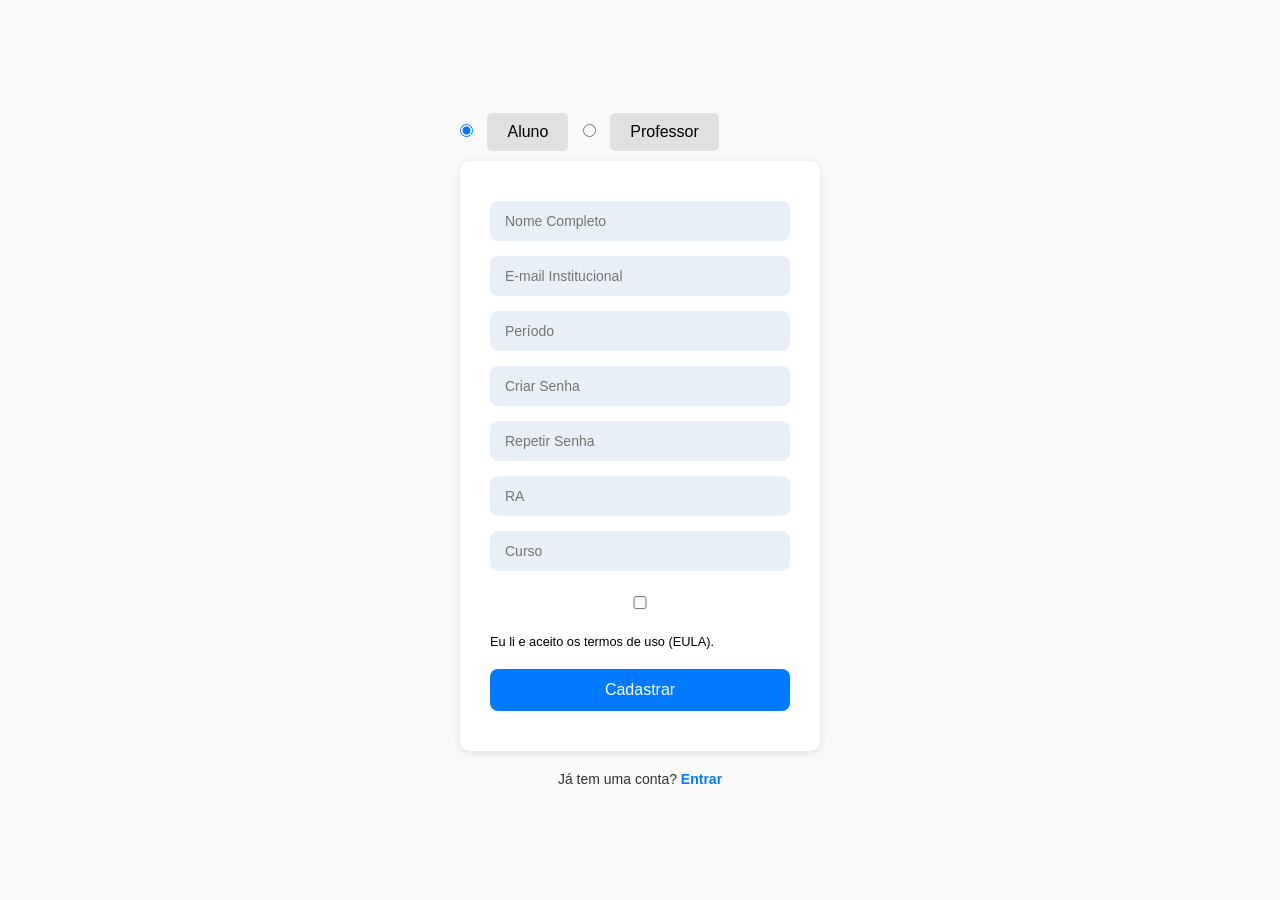
==== projeto-nostromo_alpha_v0/cadastro.html @ 1868279b "Commit inicial do projeto Nostromo" ====
<!DOCTYPE html>
<html lang="pt-BR">
<head>
    <meta charset="UTF-8">
    <meta name="viewport" content="width=device-width, initial-scale=1.0">
    <title>Cadastro</title>
    <link rel="stylesheet" href="style_cadastro.css">
    <style>
        /* Esconde o formulário de professor por padrão */
        #form-professor {
            display: none;
        }
        /* Estilos para a mensagem de feedback */
        #register-message {
            text-align: center;
            font-size: 0.9em;
            margin-top: 10px;
        }
        .success {
            color: green;
        }
        .error {
            color: red;
        }
        .eula-box {
            font-size: 0.8em;
            margin: 10px 0;
        }
        /* Campos "falsos" escondidos (ajudam a evitar autofill) */
        .hidden-autofill {
            position: absolute;
            left: -9999px;
            top: -9999px;
            width: 1px;
            height: 1px;
            overflow: hidden;
            opacity: 0;
            pointer-events: none;
        }
    </style>
</head>
<body>
<div class="wrapper">
    <!-- Radios e labels -->
    <input type="radio" id="radio-aluno" name="tipo" value="aluno" checked>
    <label class="radio-label" for="radio-aluno">Aluno</label>

    <input type="radio" id="radio-professor" name="tipo" value="professor">
    <label class="radio-label" for="radio-professor">Professor</label>

    <!-- Parágrafo para exibir mensagens de sucesso ou erro -->
    <p id="register-message"></p>

    <div class="form-container">
        <!-- Formulário de Aluno -->
        <form id="form-aluno" class="form" autocomplete="off" novalidate>
            <!-- Campos falsos para reduzir autofill -->
            <input class="hidden-autofill" type="text" name="fake-username-aluno" id="fake-username-aluno" autocomplete="username" tabindex="-1" aria-hidden="true">
            <input class="hidden-autofill" type="password" name="fake-password-aluno" id="fake-password-aluno" autocomplete="current-password" tabindex="-1" aria-hidden="true">

            <input type="text" id="reg-aluno-name" name="name" placeholder="Nome Completo" required autocomplete="off">
            <input type="email" id="reg-aluno-email" name="email" placeholder="E-mail Institucional" required autocomplete="off">
            <input type="text" id="reg-aluno-periodo" name="period" placeholder="Período" required autocomplete="off">
            <input type="password" id="reg-aluno-pass1" name="password" placeholder="Criar Senha" required autocomplete="new-password">
            <input type="password" id="reg-aluno-pass2" name="password_confirm" placeholder="Repetir Senha" required autocomplete="new-password">
            <input type="text" id="reg-aluno-ra" name="ra" placeholder="RA" required autocomplete="off">
            <input type="text" id="reg-aluno-curso" name="course" placeholder="Curso" required autocomplete="off">
            <div class="eula-box">
                <input type="checkbox" id="reg-aluno-eula" name="agreed_eula" required>
                <label for="reg-aluno-eula">Eu li e aceito os termos de uso (EULA).</label>
            </div>
            <button type="submit" class="btn">Cadastrar</button>
        </form>
        
        <!-- Formulário de Professor -->
        <form id="form-professor" class="form" autocomplete="off" novalidate>
            <!-- Campos falsos para reduzir autofill -->
            <input class="hidden-autofill" type="text" name="fake-username-prof" id="fake-username-prof" autocomplete="username" tabindex="-1" aria-hidden="true">
            <input class="hidden-autofill" type="password" name="fake-password-prof" id="fake-password-prof" autocomplete="current-password" tabindex="-1" aria-hidden="true">

            <input type="text" id="reg-prof-name" name="name" placeholder="Nome Completo" required autocomplete="off">
            <input type="email" id="reg-prof-email" name="email" placeholder="E-mail Institucional" required autocomplete="off">
            <input type="password" id="reg-prof-pass1" name="password" placeholder="Criar Senha" required autocomplete="new-password">
            <input type="password" id="reg-prof-pass2" name="password_confirm" placeholder="Repetir Senha" required autocomplete="new-password">
            <input type="text" id="reg-prof-reg" name="registration_number" placeholder="Cadastro" required autocomplete="off">
            <div class="eula-box">
                <input type="checkbox" id="reg-prof-eula" name="agreed_eula" required>
                <label for="reg-prof-eula">Eu li e aceito os termos de uso (EULA).</label>
            </div>
            <button type="submit" class="btn">Cadastrar</button>
        </form>
    </div>
    
    <div class="login-link">
        <a href="index.html">Já tem uma conta? <span>Entrar</span></a>
    </div>
</div>

<script>
/*
  Script anti-autofill:
  - Limpa valores já preenchidos automaticamente
  - Temporariamente define autocomplete para um valor aleatório (reduce autofill attempts)
  - Reverte para os atributos desejados após um pequeno delay
  Funciona para ambos formulários (aluno e professor) e lida com bfcache (pageshow).
*/
(function() {
    function preventAutofillForForm(formId, emailInputId, passInputIds) {
        try {
            const form = document.getElementById(formId);
            if (!form) return;

            // Campos de email e passwords reais
            const emailEl = document.getElementById(emailInputId);
            const passEls = passInputIds.map(id => document.getElementById(id)).filter(Boolean);

            // Limpar valores já preenchidos
            if (emailEl) emailEl.value = '';
            passEls.forEach(el => el.value = '');

            // Temporariamente "quebrar" o autocomplete para este formulário
            if (emailEl) emailEl.setAttribute('autocomplete', 'nope-' + Math.random().toString(36).slice(2));
            passEls.forEach(el => el.setAttribute('autocomplete', 'nope-' + Math.random().toString(36).slice(2)));

            // Reverter depois de um pequeno delay para os valores desejados
            setTimeout(() => {
                if (emailEl) emailEl.setAttribute('autocomplete', 'off');
                passEls.forEach(el => el.setAttribute('autocomplete', 'new-password'));
            }, 250);
        } catch (e) {
            console.warn('preventAutofillForForm error:', e);
        }
    }

    function preventAutofill() {
        // Aluno: email id = reg-aluno-email, senha ids = reg-aluno-pass1, reg-aluno-pass2
        preventAutofillForForm('form-aluno', 'reg-aluno-email', ['reg-aluno-pass1', 'reg-aluno-pass2']);

        // Professor: email id = reg-prof-email, senha ids = reg-prof-pass1, reg-prof-pass2
        preventAutofillForForm('form-professor', 'reg-prof-email', ['reg-prof-pass1', 'reg-prof-pass2']);
    }

    window.addEventListener('DOMContentLoaded', preventAutofill);
    window.addEventListener('pageshow', preventAutofill);
})();
</script>

<script src="cadastro.js" defer></script>
</body>
</html>
---- projeto-nostromo_alpha_v0/style_cadastro.css ----
/* Reset básico */
* {
  margin: 0;
  padding: 0;
  box-sizing: border-box;
  font-family: sans-serif;
}

/* Fundo e centralização */
body {
  background-color: #f9f9f9;
  display: flex;
  justify-content: center;
  align-items: center;
  height: 100vh;
}
/* Botões de escolha */
  .radio-label {
    display: inline-block;
    padding: 10px 20px;
    background-color: #e0e0e0;
    border-radius: 5px;
    margin: 0 10px;
    cursor: pointer;
    font-weight: 500;
    transition: background-color 0.3s;
    justify-content: center;
  }
  /* Quando o radio correspondente estiver selecionado */
  input[type="radio"]:checked {
    background-color: #6a4cff;
    color: white;
  }
   .form {
    display: none; /* escondido por padrão */
  }
   /* Mostra o formulário do aluno quando #radio-aluno está marcado */
  #radio-aluno:checked ~ .form-container #form-aluno {
    display: block;
  }
  /* Mostra o formulário do professor quando #radio-professor está marcado */
  #radio-professor:checked ~ .form-container #form-professor {
    display: block;
  }
   label {
    display: block;
    margin-top: 10px;
    font-weight: 500;
  }
.form-container {
  background-color: white;
  padding: 40px 30px;
  width: 100%;
  max-width: 360px;
  border-radius: 10px;
  box-shadow: 0 2px 8px rgba(0, 0, 0, 0.1);
  position: relative;
}
  /* Mostra o formulário do aluno quando #radio-aluno está marcado */
  #radio-aluno:checked ~ .form-container #form-aluno {
    display: block;
  }
  /* Mostra o formulário do professor quando #radio-professor está marcado */
  #radio-professor:checked ~ .form-container #form-professor {
    display: block;
  }
  
  label {
    display: block;
    margin-top: 10px;
    font-weight: 500;
  }
/* Setinha para voltar */
.back-arrow {
  position: absolute;
  top: 15px;
  left: 15px;
  text-decoration: none;
  font-size: 20px;
  color: #333;
}

/* Título */
.title {
  text-align: center;
  margin-bottom: 30px;
  font-size: 22px;
  font-weight: bold;
  color: #000;
}

/* Formulário */
.form input {
  width: 100%;
  padding: 12px 15px;
  margin-bottom: 15px;
  border: none;
  border-radius: 8px;
  background-color: #e9eff7;
  font-size: 14px;
}
/* Agrupa os radios e labels em linha, acima do form */
radio-group { 
  display: flex;
  justify-content: center;
  gap: 15px;
  margin-bottom: 20px;
}
.btn {
  width: 100%;
  background-color: #007bff;
  color: white;
  border: none;
  border-radius: 8px;
  padding: 12px;
  font-size: 16px;
  cursor: pointer;
  margin-top: 10px;
  transition: background-color 0.3s;
}

.btn:hover {
  background-color: #0056cc;
}

/* Link de login */
.login-link {
  text-align: center;
  margin-top: 20px;
  font-size: 14px;
}

.login-link a {
  color: #333;
  text-decoration: none;
}

.login-link span {
  color: #007bff;
  font-weight: bold;
}
/*dark mode&*/
@media (prefers-color-scheme: dark) {
/* ============================= */
/* Reset básico e configurações  */
/* ============================= */
* {
  margin: 0;
  padding: 0;
  box-sizing: border-box;
  font-family: sans-serif;
}

/* Fundo e centralização */
body {
  background-color: #1c1231; /* fundo escuro roxo */
  display: flex;
  justify-content: center;
  align-items: center;
  height: 100vh;
  color: #e0e0e0;
}

/* ============================= */
/* Botões de escolha (Aluno/Professor) */
/* ============================= */
.radio-label {
  display: inline-block;
  padding: 10px 20px;
  background-color: #2a1f3d; /* roxo médio */
  border-radius: 5px;
  margin: 0 10px;
  cursor: pointer;
  font-weight: 500;
  color: #e0e0e0;
  transition: all 0.3s;
  justify-content: center;
}

.radio-label:hover {
  background-color: #3a2a55;
}

/* Quando o radio correspondente estiver selecionado */
input[type="radio"]:checked + .radio-label {
  background-color: #4c3780; /* destaque roxo */
  color: #fff;
}

/* ============================= */
/* Containers de formulário */
/* ============================= */
.form {
  display: none; /* escondido por padrão */
}

/* Exibe o formulário correspondente */
#radio-aluno:checked ~ .form-container #form-aluno,
#radio-professor:checked ~ .form-container #form-professor {
  display: block;
}

/* Container principal */
.form-container {
  background-color: #2a1f3d; /* fundo do card */
  padding: 40px 30px;
  width: 100%;
  max-width: 360px;
  border-radius: 10px;
  box-shadow: 0 0 15px rgba(0, 0, 0, 0.4);
  position: relative;
}

/* ============================= */
/* Setinha para voltar */
/* ============================= */
.back-arrow {
  position: absolute;
  top: 15px;
  left: 15px;
  text-decoration: none;
  font-size: 20px;
  color: #ccc;
  transition: color 0.3s;
}

.back-arrow:hover {
  color: #fff;
}

/* ============================= */
/* Título */
/* ============================= */
.title {
  text-align: center;
  margin-bottom: 30px;
  font-size: 22px;
  font-weight: bold;
  color: #fff;
}

/* ============================= */
/* Campos do formulário */
/* ============================= */
.form input {
  width: 100%;
  padding: 12px 15px;
  margin-bottom: 15px;
  border: none;
  border-radius: 8px;
  background-color: #3b2a57; /* campos escuros */
  color: #fff;
  font-size: 14px;
}

.form input::placeholder {
  color: #bdbdbd;
}

/* ============================= */
/* Botão de cadastro */
/* ============================= */
.btn {
  width: 100%;
  background-color: #007bff;
  color: white;
  border: none;
  border-radius: 8px;
  padding: 12px;
  font-size: 16px;
  cursor: pointer;
  margin-top: 10px;
  transition: background-color 0.3s, transform 0.2s;
}

.btn:hover {
  background-color: #3399ff;
  transform: scale(1.03);
}

/* ============================= */
/* Link de login */
/* ============================= */
.login-link {
  text-align: center;
  margin-top: 20px;
  font-size: 14px;
  color: #ccc;
}

.login-link a {
  color: #ccc;
  text-decoration: none;
}

.login-link span {
  color: #3399ff;
  font-weight: bold;
}

.login-link a:hover span {
  text-decoration: underline;
}

/* ============================= */
/* Grupo de radios */
/* ============================= */
radio-group {
  display: flex;
  justify-content: center;
  gap: 15px;
  margin-bottom: 20px;
}
}
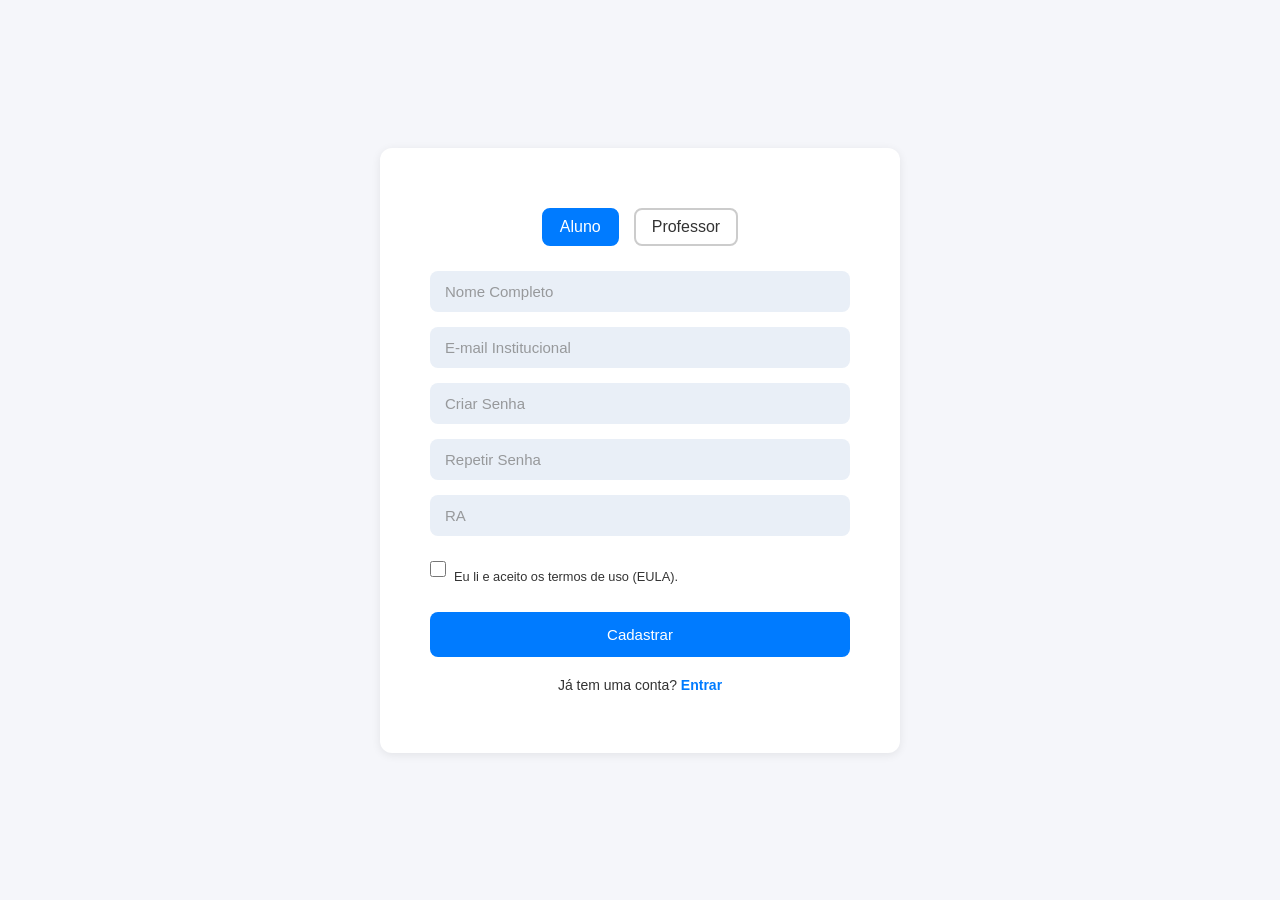
==== commit c164ee5f: "resolução de pendecias de front-end resolução em todas as páginas para responsividade em desktop e m" ====
--- a/projeto-nostromo_alpha_v0/cadastro.html
+++ b/projeto-nostromo_alpha_v0/cadastro.html
@@ -1,4 +1,4 @@
-<!DOCTYPE html>
+ <!DOCTYPE html>
 <html lang="pt-BR">
 <head>
     <meta charset="UTF-8">
@@ -41,12 +41,15 @@
 </head>
 <body>
 <div class="wrapper">
-    <!-- Radios e labels -->
-    <input type="radio" id="radio-aluno" name="tipo" value="aluno" checked>
-    <label class="radio-label" for="radio-aluno">Aluno</label>
+    <div class="form-container">
+    <div class="radio-group">
+        <input type="radio" id="radio-aluno" name="tipo" value="aluno" checked>
+        <label class="radio-label" for="radio-aluno">Aluno</label>
 
-    <input type="radio" id="radio-professor" name="tipo" value="professor">
-    <label class="radio-label" for="radio-professor">Professor</label>
+        <input type="radio" id="radio-professor" name="tipo" value="professor">
+        <label class="radio-label" for="radio-professor">Professor</label>
+    </div>
+
 
     <!-- Parágrafo para exibir mensagens de sucesso ou erro -->
     <p id="register-message"></p>
@@ -59,12 +62,10 @@
             <input class="hidden-autofill" type="password" name="fake-password-aluno" id="fake-password-aluno" autocomplete="current-password" tabindex="-1" aria-hidden="true">
 
             <input type="text" id="reg-aluno-name" name="name" placeholder="Nome Completo" required autocomplete="off">
-            <input type="email" id="reg-aluno-email" name="email" placeholder="E-mail Institucional" required autocomplete="off">
-            <input type="text" id="reg-aluno-periodo" name="period" placeholder="Período" required autocomplete="off">
+            <input type="email" id="reg-aluno-email" name="email" placeholder="E-mail Institucional" required autocomplete="off"> 
             <input type="password" id="reg-aluno-pass1" name="password" placeholder="Criar Senha" required autocomplete="new-password">
             <input type="password" id="reg-aluno-pass2" name="password_confirm" placeholder="Repetir Senha" required autocomplete="new-password">
             <input type="text" id="reg-aluno-ra" name="ra" placeholder="RA" required autocomplete="off">
-            <input type="text" id="reg-aluno-curso" name="course" placeholder="Curso" required autocomplete="off">
             <div class="eula-box">
                 <input type="checkbox" id="reg-aluno-eula" name="agreed_eula" required>
                 <label for="reg-aluno-eula">Eu li e aceito os termos de uso (EULA).</label>
--- a/projeto-nostromo_alpha_v0/style_cadastro.css
+++ b/projeto-nostromo_alpha_v0/style_cadastro.css
@@ -1,269 +1,104 @@
-/* Reset básico */
+/* ============================= */
+/* RESET BÁSICO */
+/* ============================= */
 * {
   margin: 0;
   padding: 0;
   box-sizing: border-box;
-  font-family: sans-serif;
-}
-
-/* Fundo e centralização */
+  font-family: "Segoe UI", sans-serif;
+}
+
+/* ============================= */
+/* ESTILOS GERAIS (COMUNS AOS DOIS TEMAS) */
+/* ============================= */
 body {
-  background-color: #f9f9f9;
   display: flex;
   justify-content: center;
   align-items: center;
-  height: 100vh;
-}
-/* Botões de escolha */
-  .radio-label {
-    display: inline-block;
-    padding: 10px 20px;
-    background-color: #e0e0e0;
-    border-radius: 5px;
-    margin: 0 10px;
-    cursor: pointer;
-    font-weight: 500;
-    transition: background-color 0.3s;
-    justify-content: center;
-  }
-  /* Quando o radio correspondente estiver selecionado */
-  input[type="radio"]:checked {
-    background-color: #6a4cff;
-    color: white;
-  }
-   .form {
-    display: none; /* escondido por padrão */
-  }
-   /* Mostra o formulário do aluno quando #radio-aluno está marcado */
-  #radio-aluno:checked ~ .form-container #form-aluno {
-    display: block;
-  }
-  /* Mostra o formulário do professor quando #radio-professor está marcado */
-  #radio-professor:checked ~ .form-container #form-professor {
-    display: block;
-  }
-   label {
-    display: block;
-    margin-top: 10px;
-    font-weight: 500;
-  }
-.form-container {
-  background-color: white;
+  min-height: 100vh;
+  transition: background-color 0.3s, color 0.3s;
+}
+
+.wrapper {
+  border-radius: 12px;
+  box-shadow: 0 0 20px rgba(0, 0, 0, 0.15);
   padding: 40px 30px;
   width: 100%;
-  max-width: 360px;
-  border-radius: 10px;
-  box-shadow: 0 2px 8px rgba(0, 0, 0, 0.1);
-  position: relative;
-}
-  /* Mostra o formulário do aluno quando #radio-aluno está marcado */
-  #radio-aluno:checked ~ .form-container #form-aluno {
-    display: block;
-  }
-  /* Mostra o formulário do professor quando #radio-professor está marcado */
-  #radio-professor:checked ~ .form-container #form-professor {
-    display: block;
-  }
-  
-  label {
-    display: block;
-    margin-top: 10px;
-    font-weight: 500;
-  }
-/* Setinha para voltar */
-.back-arrow {
-  position: absolute;
-  top: 15px;
-  left: 15px;
-  text-decoration: none;
-  font-size: 20px;
-  color: #333;
-}
-
-/* Título */
-.title {
-  text-align: center;
-  margin-bottom: 30px;
-  font-size: 22px;
-  font-weight: bold;
-  color: #000;
-}
-
-/* Formulário */
+  max-width: 520px;
+  transition: background-color 0.3s, color 0.3s, box-shadow 0.3s;
+}
+
+/* ============================= */
+/* RÁDIOS */
+/* ============================= */
+.radio-group {
+  display: flex;
+  justify-content: center;
+  align-items: center;
+  gap: 15px;
+  margin-bottom: 25px;
+}
+
+.radio-group input[type="radio"] {
+  display: none;
+}
+
+.radio-label {
+  display: inline-block;
+  padding: 8px 16px;
+  border: 2px solid;
+  border-radius: 8px;
+  cursor: pointer;
+  transition: all 0.3s ease;
+  font-weight: 500;
+  user-select: none;
+}
+
+.radio-group input[type="radio"]:checked + .radio-label {
+  color: #fff;
+}
+
+/* ============================= */
+/* CAMPOS */
+/* ============================= */
 .form input {
   width: 100%;
   padding: 12px 15px;
   margin-bottom: 15px;
   border: none;
   border-radius: 8px;
-  background-color: #e9eff7;
   font-size: 14px;
-}
-/* Agrupa os radios e labels em linha, acima do form */
-radio-group { 
+  transition: background-color 0.3s, color 0.3s;
+}
+
+.form input::placeholder {
+  opacity: 0.7;
+}
+
+/* ============================= */
+/* EULA */
+/* ============================= */
+.eula-box {
   display: flex;
-  justify-content: center;
-  gap: 15px;
-  margin-bottom: 20px;
-}
+  align-items: center;
+  justify-content: flex-start;
+  gap: 8px;
+  text-align: left;
+  font-size: 0.85em;
+  margin: 10px 0 20px;
+}
+
+.eula-box input[type="checkbox"] {
+  width: 16px;
+  height: 16px;
+  cursor: pointer;
+}
+
+/* ============================= */
+/* BOTÃO */
+/* ============================= */
 .btn {
   width: 100%;
-  background-color: #007bff;
-  color: white;
-  border: none;
-  border-radius: 8px;
-  padding: 12px;
-  font-size: 16px;
-  cursor: pointer;
-  margin-top: 10px;
-  transition: background-color 0.3s;
-}
-
-.btn:hover {
-  background-color: #0056cc;
-}
-
-/* Link de login */
-.login-link {
-  text-align: center;
-  margin-top: 20px;
-  font-size: 14px;
-}
-
-.login-link a {
-  color: #333;
-  text-decoration: none;
-}
-
-.login-link span {
-  color: #007bff;
-  font-weight: bold;
-}
-/*dark mode&*/
-@media (prefers-color-scheme: dark) {
-/* ============================= */
-/* Reset básico e configurações  */
-/* ============================= */
-* {
-  margin: 0;
-  padding: 0;
-  box-sizing: border-box;
-  font-family: sans-serif;
-}
-
-/* Fundo e centralização */
-body {
-  background-color: #1c1231; /* fundo escuro roxo */
-  display: flex;
-  justify-content: center;
-  align-items: center;
-  height: 100vh;
-  color: #e0e0e0;
-}
-
-/* ============================= */
-/* Botões de escolha (Aluno/Professor) */
-/* ============================= */
-.radio-label {
-  display: inline-block;
-  padding: 10px 20px;
-  background-color: #2a1f3d; /* roxo médio */
-  border-radius: 5px;
-  margin: 0 10px;
-  cursor: pointer;
-  font-weight: 500;
-  color: #e0e0e0;
-  transition: all 0.3s;
-  justify-content: center;
-}
-
-.radio-label:hover {
-  background-color: #3a2a55;
-}
-
-/* Quando o radio correspondente estiver selecionado */
-input[type="radio"]:checked + .radio-label {
-  background-color: #4c3780; /* destaque roxo */
-  color: #fff;
-}
-
-/* ============================= */
-/* Containers de formulário */
-/* ============================= */
-.form {
-  display: none; /* escondido por padrão */
-}
-
-/* Exibe o formulário correspondente */
-#radio-aluno:checked ~ .form-container #form-aluno,
-#radio-professor:checked ~ .form-container #form-professor {
-  display: block;
-}
-
-/* Container principal */
-.form-container {
-  background-color: #2a1f3d; /* fundo do card */
-  padding: 40px 30px;
-  width: 100%;
-  max-width: 360px;
-  border-radius: 10px;
-  box-shadow: 0 0 15px rgba(0, 0, 0, 0.4);
-  position: relative;
-}
-
-/* ============================= */
-/* Setinha para voltar */
-/* ============================= */
-.back-arrow {
-  position: absolute;
-  top: 15px;
-  left: 15px;
-  text-decoration: none;
-  font-size: 20px;
-  color: #ccc;
-  transition: color 0.3s;
-}
-
-.back-arrow:hover {
-  color: #fff;
-}
-
-/* ============================= */
-/* Título */
-/* ============================= */
-.title {
-  text-align: center;
-  margin-bottom: 30px;
-  font-size: 22px;
-  font-weight: bold;
-  color: #fff;
-}
-
-/* ============================= */
-/* Campos do formulário */
-/* ============================= */
-.form input {
-  width: 100%;
-  padding: 12px 15px;
-  margin-bottom: 15px;
-  border: none;
-  border-radius: 8px;
-  background-color: #3b2a57; /* campos escuros */
-  color: #fff;
-  font-size: 14px;
-}
-
-.form input::placeholder {
-  color: #bdbdbd;
-}
-
-/* ============================= */
-/* Botão de cadastro */
-/* ============================= */
-.btn {
-  width: 100%;
-  background-color: #007bff;
-  color: white;
   border: none;
   border-radius: 8px;
   padding: 12px;
@@ -274,41 +109,149 @@
 }
 
 .btn:hover {
-  background-color: #3399ff;
   transform: scale(1.03);
 }
 
 /* ============================= */
-/* Link de login */
+/* LINK DE LOGIN */
 /* ============================= */
 .login-link {
   text-align: center;
   margin-top: 20px;
   font-size: 14px;
-  color: #ccc;
 }
 
 .login-link a {
-  color: #ccc;
   text-decoration: none;
-}
-
-.login-link span {
-  color: #3399ff;
-  font-weight: bold;
-}
-
-.login-link a:hover span {
-  text-decoration: underline;
-}
-
-/* ============================= */
-/* Grupo de radios */
-/* ============================= */
-radio-group {
-  display: flex;
-  justify-content: center;
-  gap: 15px;
-  margin-bottom: 20px;
-}
-}+  transition: color 0.3s;
+}
+
+/* ============================= */
+/* 🌞 LIGHT MODE */
+/* ============================= */
+@media (prefers-color-scheme: light) {
+  body {
+    background-color: #f5f6fa;
+    color: #333;
+  }
+
+  .wrapper {
+    background-color: #ffffff;
+    box-shadow: 0 2px 10px rgba(0, 0, 0, 0.08);
+  }
+
+  .radio-label {
+    color: #333;
+    border-color: #ccc;
+    background-color: #fff;
+  }
+
+  .radio-label:hover {
+    background-color: #f0f0f0;
+  }
+
+  .radio-group input[type="radio"]:checked + .radio-label {
+    background-color: #007bff;
+    border-color: #007bff;
+  }
+
+  .form input {
+    background-color: #e9eff7;
+    color: #000;
+  }
+
+  .btn {
+    background-color: #007bff;
+    color: #fff;
+  }
+
+  .btn:hover {
+    background-color: #0056cc;
+  }
+
+  .login-link a {
+    color: #333;
+  }
+
+  .login-link span {
+    color: #007bff;
+    font-weight: bold;
+  }
+}
+
+/* ============================= */
+/* 🌙 DARK MODE */
+/* ============================= */
+@media (prefers-color-scheme: dark) {
+  body {
+    background-color: #1c1231;
+    color: #e0e0e0;
+  }
+
+  .wrapper {
+    background-color: #2a1f3d;
+    box-shadow: 0 0 20px rgba(0, 0, 0, 0.5);
+  }
+
+  .radio-label {
+    border-color: #4c3780;
+    color: #ccc;
+    background-color: #2a1f3d;
+  }
+
+  .radio-label:hover {
+    background-color: #3a2a55;
+  }
+
+  .radio-group input[type="radio"]:checked + .radio-label {
+    background-color: #4c3780;
+    border-color: #4c3780;
+  }
+
+  .form input {
+    background-color: #3b2a57;
+    color: #fff;
+  }
+
+  .btn {
+    background-color: #007bff;
+    color: white;
+  }
+
+  .btn:hover {
+    background-color: #3399ff;
+  }
+
+  .login-link a {
+    color: #ccc;
+  }
+
+  .login-link span {
+    color: #3399ff;
+    font-weight: bold;
+  }
+}
+
+/* ============================= */
+/* 💻 RESPONSIVIDADE */
+/* ============================= */
+@media (min-width: 768px) {
+  .wrapper {
+    padding: 50px 40px;
+  }
+}
+
+@media (min-width: 1024px) {
+  .wrapper {
+    padding: 60px 50px;
+  }
+
+  .form input {
+    font-size: 15px;
+  }
+
+  .btn {
+    font-size: 15px;
+    padding: 14px;
+  }
+}
